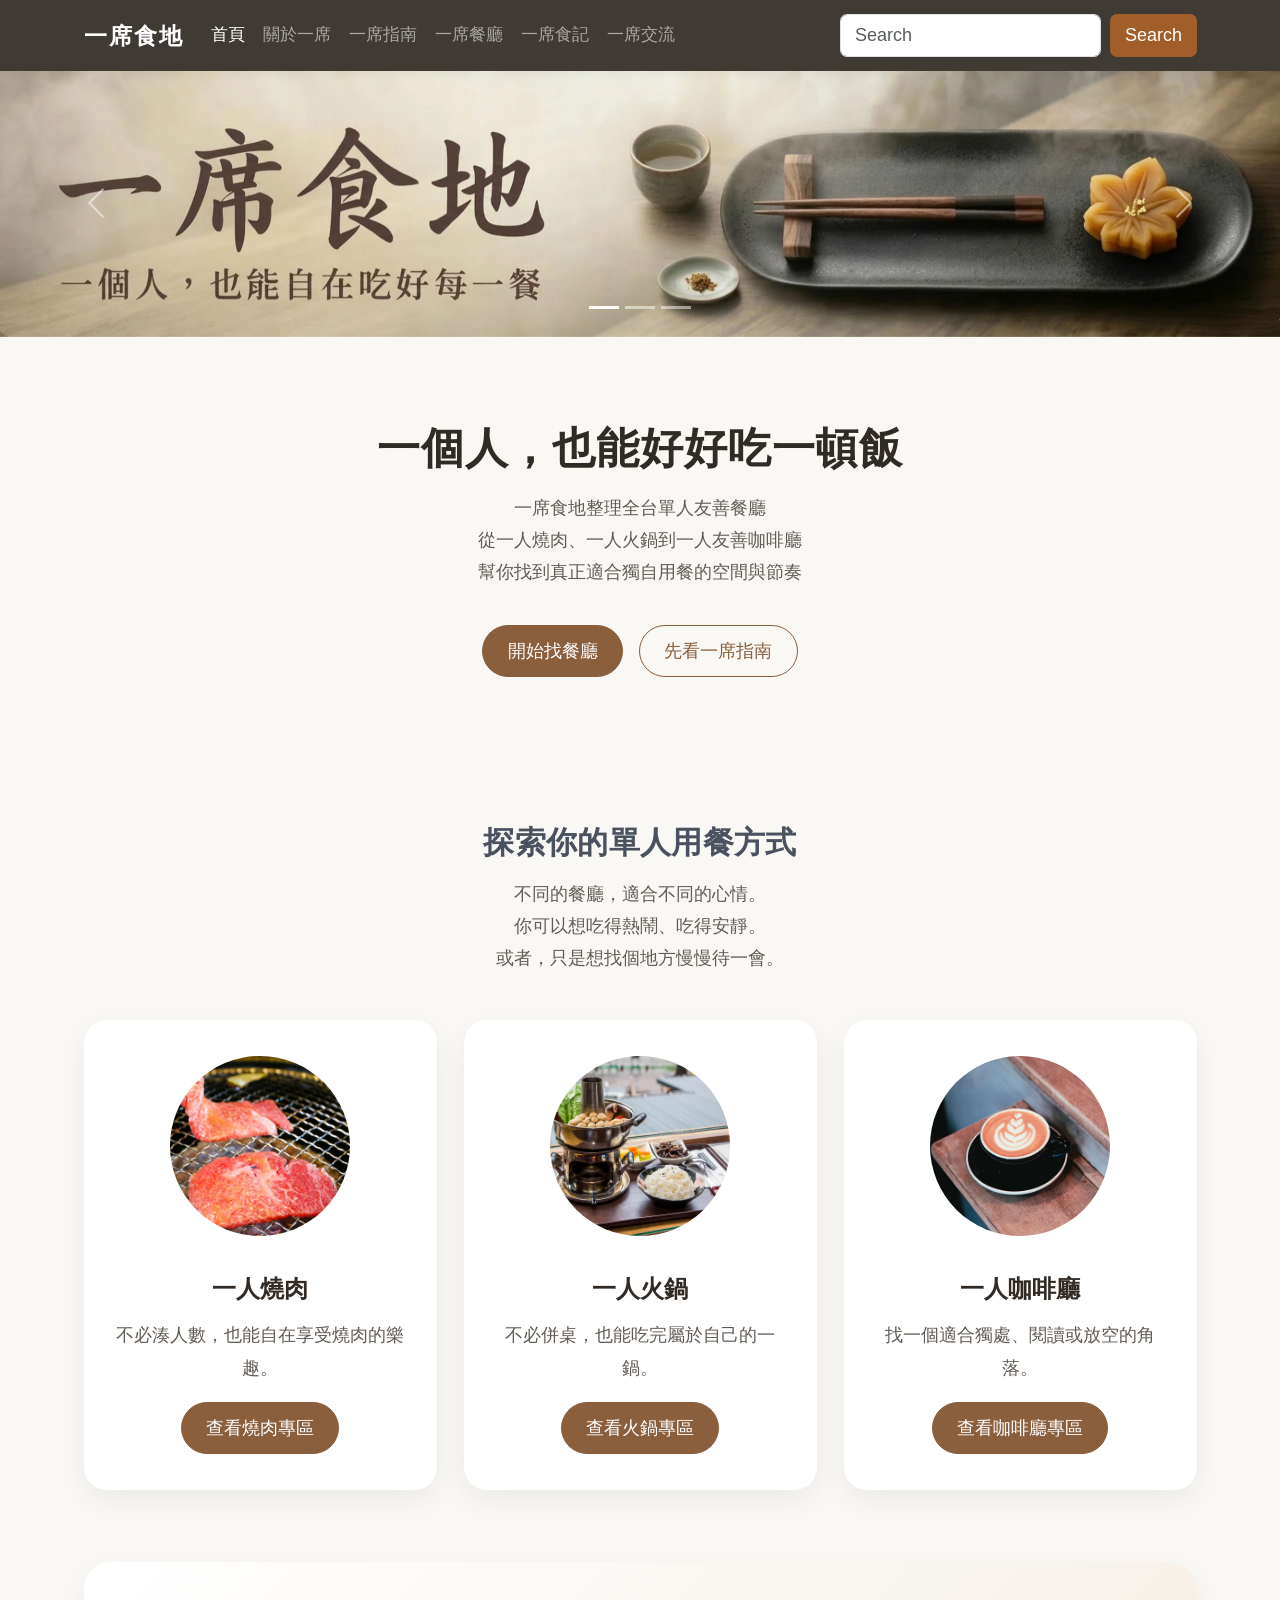
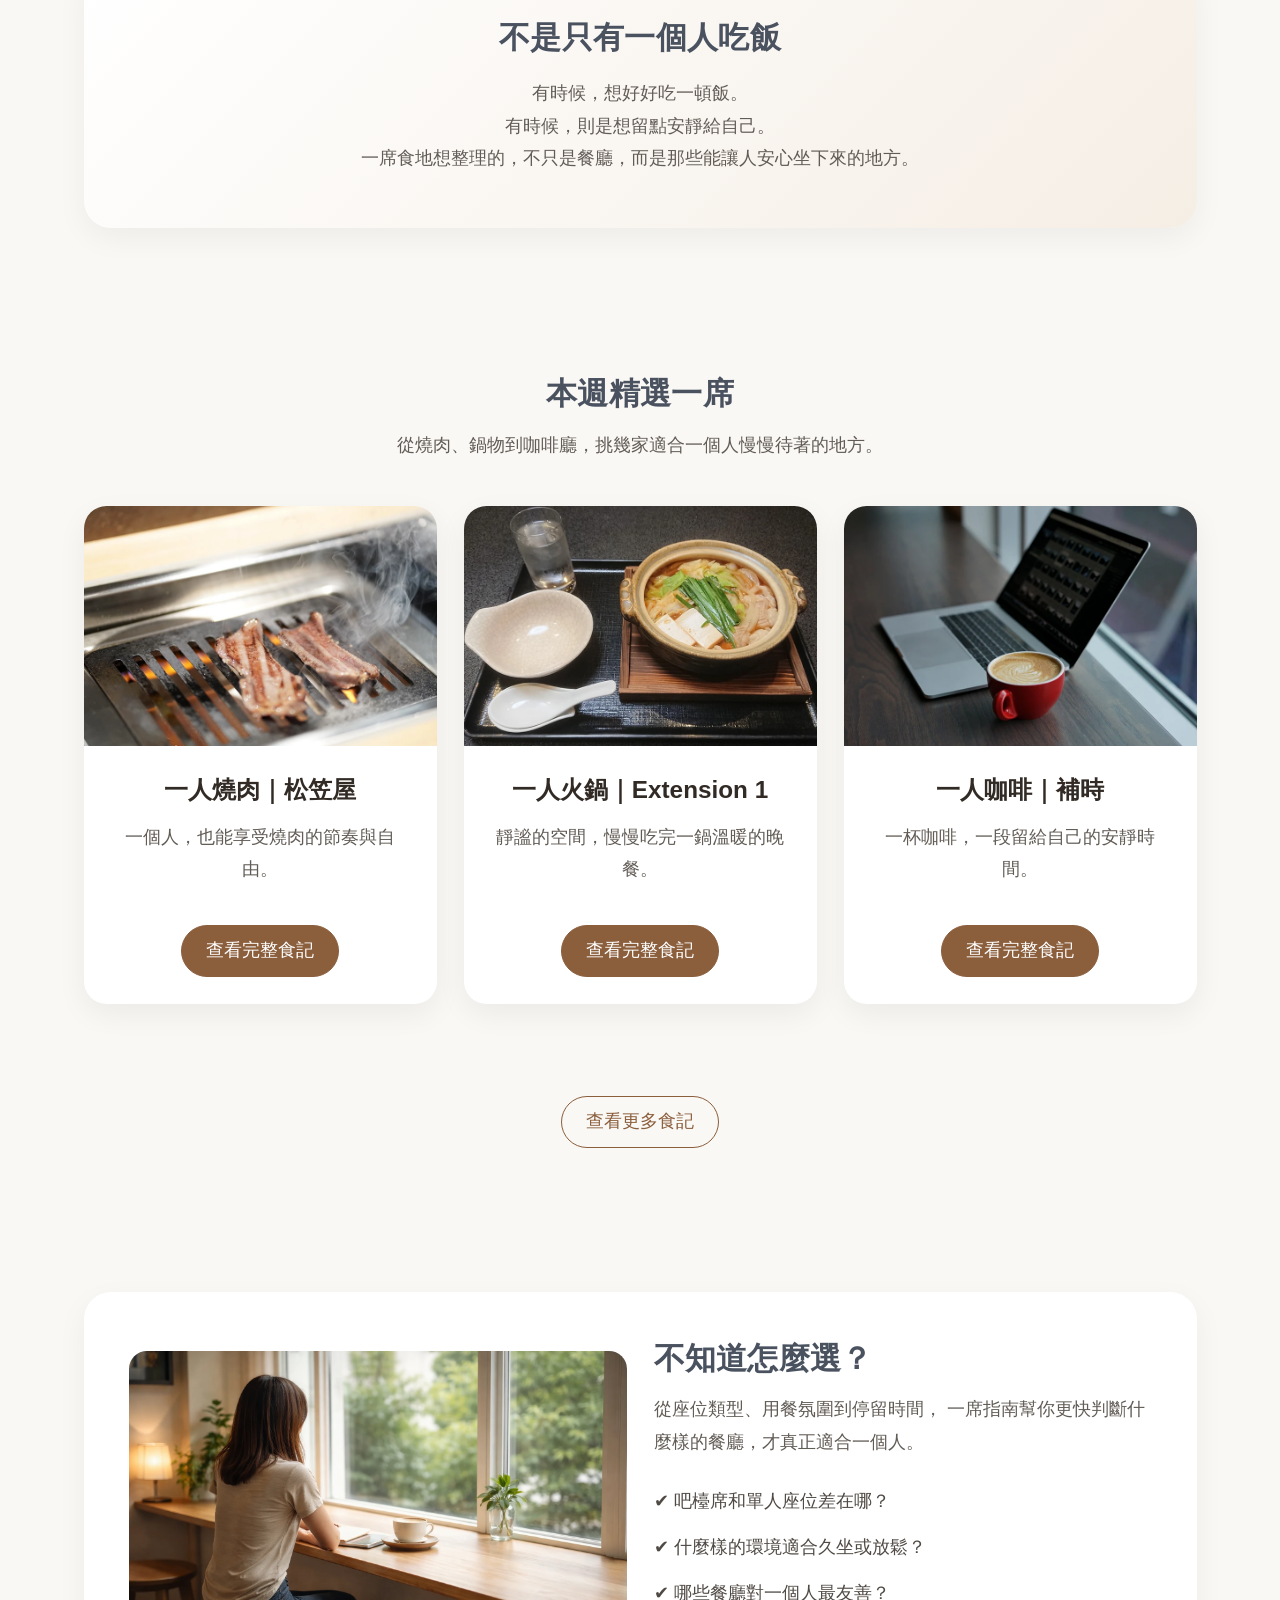
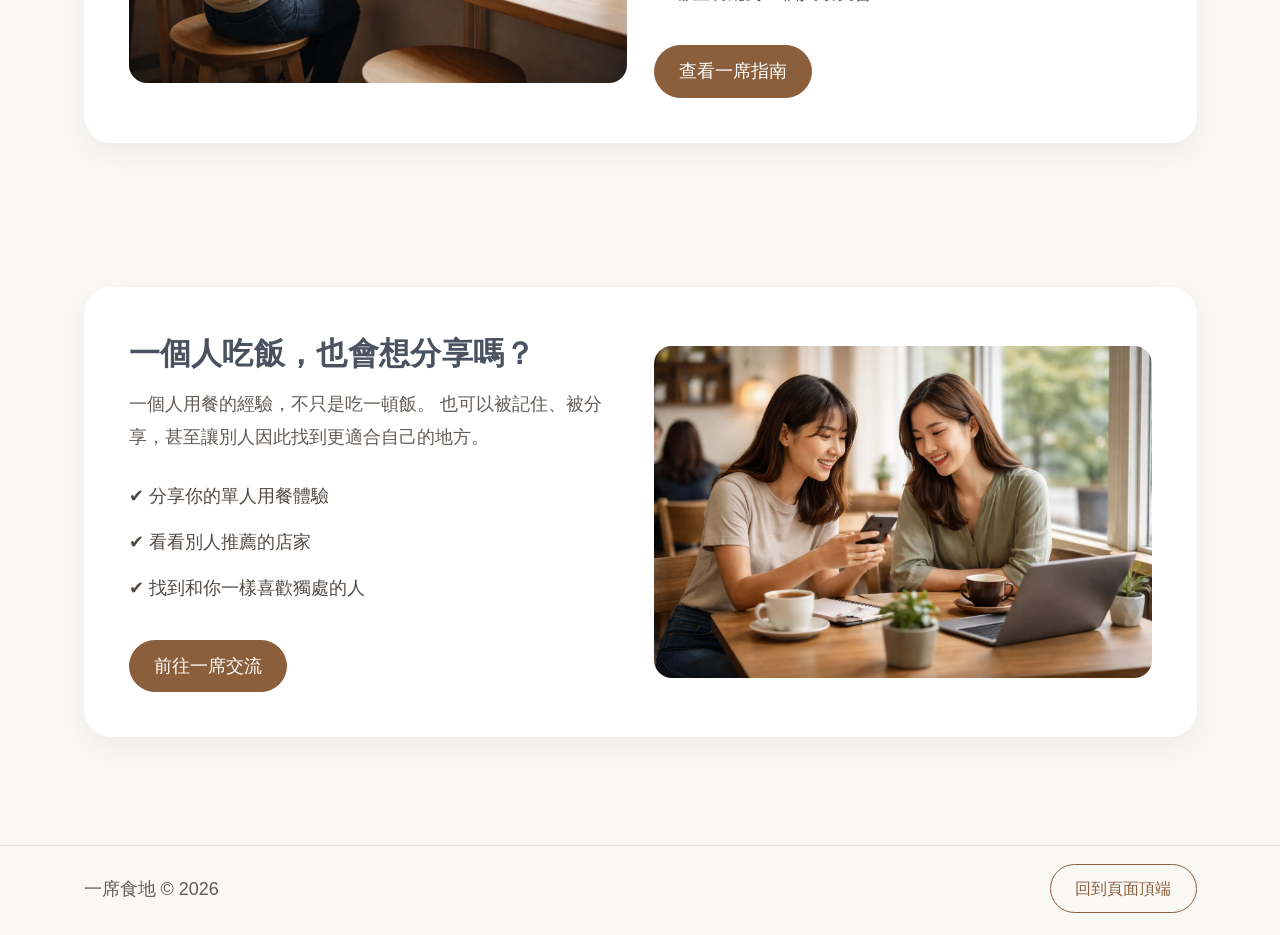
==== index.html @ 66376407 "Add files via upload" ====
<!-- 宣告網頁文件是HTML5格式 -->
<!doctype html>
<!-- 網頁所屬地區的語言 -->
<html lang="zh-Hant-TW">
   <!-- 檔頭、SEO/GEO/AEO   -->
  <head>
     <!-- 文字編碼 -->
    <meta charset="utf-8">
    <!-- RWD響應式網站 -->
    <meta name="viewport" content="width=device-width, initial-scale=1">
    <!-- 這些雙引號裡面寫的value值不要隨便給文字以外的東西，像是空格或是-dash或是.點點，這些都會影響SEO -->
    <!-- 網站作者(擁有者)、品牌名稱 -->
    <meta name="author" content="一席食地">
    <!-- 網頁描述，網頁內容濃縮，可透過ChatGPT協助生成 -->
    <meta name="description" content="一席食地是一個整理台灣單人友善餐廳的網站，收錄一人燒肉、一人火鍋與一人咖啡廳等餐廳資訊，讓想一個人用餐的人，也能快速找到適合自己的空間。">
    <!-- 網頁編輯器 -->
    <meta name="generation" content="Visual Studio Code">
    <!-- 網頁關鍵字，網頁內容提取，可透過ChatGPT協助提取 -->
    <meta name="keywords" content="一席食地, 單人友善餐廳, 一人用餐, 一人燒肉, 一人火鍋, 一人咖啡廳, 單人餐廳推薦">
    <!-- favicon品牌深色Logo，第一行針對IE和其他瀏覽器，第二行針對IE之外的瀏覽器 -->
    <link rel="shortcut icon" href="/favicon1.ico" type="image/x-icon" media="(prefers-color-scheme: light)">
    <link rel="icon" href="/favicon1.ico" type="image/x-icon" media="(prefers-color-scheme: light)">
    <!-- favicon品牌淺色Logo，第一行針對IE和其他瀏覽器，第二行針對IE之外的瀏覽器 -->
    <link rel="shortcut icon" href="/favicon2.ico" type="image/x-icon" media="(prefers-color-scheme: dark)">
    <link rel="icon" href="/favicon2.ico" type="image/x-icon" media="(prefers-color-scheme: dark)">
    <!-- 網頁標題，包含網站名稱和網頁名稱 -->
    <title>一席食地｜單人友善餐廳推薦・一人燒肉・火鍋・咖啡廳</title>
    <!-- Bootstrap雲端CSS外部檔 -->
    <link href="https://cdn.jsdelivr.net/npm/bootstrap@5.3.8/dist/css/bootstrap.min.css" rel="stylesheet" integrity="sha384-sRIl4kxILFvY47J16cr9ZwB07vP4J8+LH7qKQnuqkuIAvNWLzeN8tE5YBujZqJLB" crossorigin="anonymous">
    <!-- 自訂的CSS，放在bootstrap下面，這樣有衝突的話才會以我們的為主 -->
    <link rel="stylesheet" href="css/custom.css">
    <!-- GA追蹤碼，放在head上面是google現在演算法的規定 -->
    <script async src="https://www.googletagmanager.com/gtag/js?id=G-GF2LZWTT1G"></script>
    <script>
      window.dataLayer = window.dataLayer || [];
      function gtag(){dataLayer.push(arguments);}
      gtag('js', new Date());
      gtag('config', 'G-GF2LZWTT1G');
    </script>
  </head>

<body id="top">
  <!-- 頁首 -->
  <header class="fixed-top">
    <nav class="navbar navbar-expand-lg navbar-dark bg-dark">
      <div class="container">
        <a class="navbar-brand" href="index.html">一席食地</a>
        <button class="navbar-toggler" type="button" data-bs-toggle="collapse" data-bs-target="#navbarSupportedContent" aria-controls="navbarSupportedContent" aria-expanded="false" aria-label="切換導覽列">
          <span class="navbar-toggler-icon"></span>
        </button>
        <div class="collapse navbar-collapse" id="navbarSupportedContent">
          <ul class="navbar-nav me-auto mb-2 mb-lg-0">
            <li class="nav-item">
              <a class="nav-link active" aria-current="page" href="index.html">首頁</a>
            </li>
            <li class="nav-item">
              <a class="nav-link" href="about.html">關於一席</a>
            </li>
            <li class="nav-item">
              <a class="nav-link" href="guide.html">一席指南</a>
            </li>
            <li class="nav-item">
              <a class="nav-link" href="restaurant.html">一席餐廳</a>
            </li>
            <li class="nav-item">
              <a class="nav-link" href="review.html">一席食記</a>
            </li>
            <li class="nav-item">
              <a class="nav-link" href="https://toolkit.url.com.tw/bbs/index.php?email=bbs@trial-162230.url.tw" target="_blank">一席交流</a>
            </li>
          </ul>
          <!-- 搜尋按鈕 -->
          <form class="d-flex" role="search">
            <input class="form-control me-2" type="search" placeholder="Search" aria-label="Search">
            <button class="btn btn-search" type="submit">Search</button>
          </form>
        </div>
      </div>
    </nav>
  </header>

  <!-- 主內容 -->
  <main>
    <!-- 輪播圖外層 -->
    <div id="carouselExampleIndicators" class="carousel slide" data-bs-ride="carousel" data-bs-interval="3000">
      <!-- 指示器 -->
      <div class="carousel-indicators">
        <button type="button" data-bs-target="#carouselExampleIndicators" data-bs-slide-to="0" class="active" aria-current="true" aria-label="Slide 1"></button>
        <button type="button" data-bs-target="#carouselExampleIndicators" data-bs-slide-to="1" aria-label="Slide 2"></button>
        <button type="button" data-bs-target="#carouselExampleIndicators" data-bs-slide-to="2" aria-label="Slide 3"></button>
      </div>
      <!-- 輪播圖片 -->
      <div class="carousel-inner">
        <div class="carousel-item active">
          <img src="images/index/solo-dining.webp" class="d-block w-100" alt="單人友善餐廳網站一席食地" title="單人友善餐廳網站一席食地" aria-label="單人友善餐廳網站一席食地">
        </div>
        <div class="carousel-item">
          <img src="images/index/discover-solo-dining-restaurants.webp" class="d-block w-100" alt="探索單人友善餐廳" title="探索單人友善餐廳" aria-label="探索單人友善餐廳">
        </div>
        <div class="carousel-item">
          <img src="images/index/restaurants-review.webp" class="d-block w-100" alt="單人用餐餐廳踩點紀錄" title="單人用餐餐廳踩點紀錄" aria-label="單人用餐餐廳踩點紀錄">
        </div>
      </div>
      <!-- 控制器 -->
      <button class="carousel-control-prev" type="button" data-bs-target="#carouselExampleIndicators" data-bs-slide="prev">
        <span class="carousel-control-prev-icon" aria-hidden="true"></span>
        <span class="visually-hidden">Previous</span>
      </button>
      <button class="carousel-control-next" type="button" data-bs-target="#carouselExampleIndicators" data-bs-slide="next">
        <span class="carousel-control-next-icon" aria-hidden="true"></span>
        <span class="visually-hidden">Next</span>
      </button>
    </div>

    <!-- 首頁主標語 -->
    <section class="intro-section">
      <div class="container text-center">
        <h1 class="hero-title">一個人，<br class="mobile-break">也能好好吃一頓飯</h1>
        <p class="intro-text">一席食地整理全台單人友善餐廳<br>從一人燒肉、一人火鍋到一人友善咖啡廳<br>幫你找到真正適合獨自用餐的空間與節奏</p>
        <div class="intro-buttons">
          <a href="restaurant.html" class="btn btn-brown">開始找餐廳</a>
          <a href="guide.html" class="btn btn-outline-brown">先看一席指南</a>
        </div>
      </div>
    </section>

    <!-- 三大分類 -->
    <section class="section-block">
      <div class="container">
        <div class="section-heading text-center">
          <h2>探索你的單人用餐方式</h2>
          <p>不同的餐廳，適合不同的心情。<br>你可以想吃得熱鬧、吃得安靜。<br>或者，只是想找個地方慢慢待一會。</p>
        </div>

        <div class="row g-4">
          <div class="col-12 col-lg-4">
            <article class="category-card h-100">
              <a href="restaurant.html">
                <img src="images/index/solo-yakiniku.webp" class="img-fluid" alt="燒肉烤網上正在冒煙的肉片" title="燒肉烤網上正在冒煙的肉片" aria-label="燒肉烤網上正在冒煙的肉片">
              </a>
              <div class="category-card-body">
                <h3>一人燒肉</h3>
                <p>不必湊人數，也能自在享受燒肉的樂趣。</p>
                <a href="restaurant.html" class="btn btn-brown">查看燒肉專區</a>
              </div>
            </article>
          </div>

          <div class="col-12 col-lg-4">
            <article class="category-card h-100">
              <a href="restaurant.html">
                <img src="images/index/hotpot.webp" class="img-fluid" alt="單人火鍋套餐" title="單人火鍋套餐" aria-label="單人火鍋套餐">
              </a>
              <div class="category-card-body">
                <h3>一人火鍋</h3>
                <p>不必併桌，也能吃完屬於自己的一鍋。</p>
                <a href="restaurant.html" class="btn btn-brown">查看火鍋專區</a>
              </div>
            </article>
          </div>

          <div class="col-12 col-lg-4">
            <article class="category-card h-100">
              <a href="restaurant.html">
                <img src="images/index/coffee.webp" class="img-fluid" alt="一杯有拉花的拿鐵咖啡" title="一杯有拉花的拿鐵咖啡" aria-label="一杯有拉花的拿鐵咖啡">
              </a>
              <div class="category-card-body">
                <h3>一人咖啡廳</h3>
                <p>找一個適合獨處、閱讀或放空的角落。</p>
                <a href="restaurant.html" class="btn btn-brown">查看咖啡廳專區</a>
              </div>
            </article>
          </div>
        </div>
      </div>
    </section>

    <!-- 品牌過場 -->
    <section class="section-block section-tight">
      <div class="container">
        <div class="brand-banner text-center">
          <h2>不是只有一個人吃飯</h2>
          <p>有時候，想好好吃一頓飯。<br>有時候，則是想留點安靜給自己。<br>一席食地想整理的，不只是餐廳，而是那些能讓人安心坐下來的地方。</p>
        </div>
      </div>
    </section>

    <!-- 本週精選 -->
    <section class="section-block">
      <div class="container">
        <div class="section-heading text-center">
          <h2>本週精選一席</h2>
          <p>從燒肉、鍋物到咖啡廳，<br class="mobile-break">挑幾家適合一個人慢慢待著的地方。</p>
        </div>

        <div class="row g-4">
          <div class="col-12 col-md-4">
            <article class="featured-card h-100">
              <img src="images/index/solo-yakiniku-2.webp" class="card-img-top" alt="燒肉烤盤上正在烤到冒煙的燒肉片" title="燒肉烤盤上正在烤到冒煙的燒肉片" aria-label="燒肉烤盤上正在烤到冒煙的燒肉片">
              <div class="featured-card-body">
                <h3>一人燒肉｜松笠屋</h3>
                <p>一個人，也能享受燒肉的節奏與自由。</p>
                <div class="text-center">
                  <a href="review.html" class="btn btn-brown">查看完整食記</a>
                </div>
              </div>
            </article>
          </div>

          <div class="col-12 col-md-4">
            <article class="featured-card h-100">
              <img src="images/index/hotpot-2.webp" class="card-img-top" alt="一人份的火鍋套餐" title="一人份的火鍋套餐" aria-label="一人份的火鍋套餐">
              <div class="featured-card-body">
                <h3>一人火鍋｜Extension 1</h3>
                <p>靜謐的空間，慢慢吃完一鍋溫暖的晚餐。</p>
                <div class="text-center">
                  <a href="review.html" class="btn btn-brown">查看完整食記</a>
                </div>
              </div>
            </article>
          </div>

          <div class="col-12 col-md-4">
            <article class="featured-card h-100">
              <img src="images/index/coffee-2.webp" class="card-img-top" alt="一台筆電跟一杯拉花咖啡" title="一台筆電跟一杯拉花咖啡" aria-label="一台筆電跟一杯拉花咖啡">
              <div class="featured-card-body">
                <h3>一人咖啡｜補時</h3>
                <p>一杯咖啡，一段留給自己的安靜時間。</p>
                <div class="text-center">
                  <a href="review.html" class="btn btn-brown">查看完整食記</a>
                </div>
              </div>
            </article>
          </div>
        </div>
        <br><br>
        <div class="text-center mt-4">
          <a href="review.html" class="btn btn-outline-brown">查看更多食記</a>
        </div>
      </div>
    </section>

    <!-- 一席指南 -->
    <section class="section-block">
      <div class="container">
        <div class="split-panel">
          <div class="row align-items-center g-4">
            <div class="col-12 col-lg-6">
              <img src="images/index/solo-space.webp" class="img-fluid split-image" alt="單人用餐空間" title="單人用餐空間" aria-label="單人用餐空間">
            </div>
            <div class="col-12 col-lg-6">
              <h2>不知道怎麼選？</h2>
              <p>
                從座位類型、用餐氛圍到停留時間，
                一席指南幫你更快判斷什麼樣的餐廳，才真正適合一個人。
              </p>
              <ul class="guide-list">
                <li>✔ 吧檯席和單人座位差在哪？</li>
                <li>✔ 什麼樣的環境適合久坐或放鬆？</li>
                <li>✔ 哪些餐廳對一個人最友善？</li>
              </ul>
              <a href="guide.html" class="btn btn-brown">查看一席指南</a>
            </div>
          </div>
        </div>
      </div>
    </section>

    <!-- 一席交流 -->
    <section class="section-block">
      <div class="container">
        <div class="split-panel">
          <div class="row align-items-center g-4">
            <div class="col-12 col-lg-6 order-2 order-lg-1">
              <h2>一個人吃飯，也會想分享嗎？</h2>
              <p>
                一個人用餐的經驗，不只是吃一頓飯。
                也可以被記住、被分享，甚至讓別人因此找到更適合自己的地方。
              </p>
              <ul class="guide-list">
                <li>✔ 分享你的單人用餐體驗</li>
                <li>✔ 看看別人推薦的店家</li>
                <li>✔ 找到和你一樣喜歡獨處的人</li>
              </ul>
              <a href="https://toolkit.url.com.tw/bbs/index.php?email=bbs@trial-162230.url.tw" target="_blank" class="btn btn-brown">前往一席交流</a>
            </div>
            <div class="col-12 col-lg-6 order-1 order-lg-2">
              <img src="images/index/community.webp" class="img-fluid split-image" alt="一人用餐交流與分享" title="一人用餐交流與分享" aria-label="一人用餐交流與分享">
            </div>
          </div>
        </div>
      </div>
    </section>

    <!-- 頁尾 -->
    <footer class="site-footer">
      <div class="container footer-flex">
        <p>一席食地 &copy; 2026</p>
        <a href="#top" class="btn btn-outline-brown btn-sm">回到頁面頂端</a>
      </div>
    </footer>
  </main>

  <!-- Bootstrap雲端JS外部檔 -->
  <script src="https://cdn.jsdelivr.net/npm/bootstrap@5.3.8/dist/js/bootstrap.bundle.min.js" integrity="sha384-FKyoEForCGlyvwx9Hj09JcYn3nv7wiPVlz7YYwJrWVcXK/BmnVDxM+D2scQbITxI" crossorigin="anonymous"></script>
</body>
</html>
---- css/custom.css ----
/* 統一整體設定 */
/* 利用根元素作為標籤選取器，改變整體頁面的文字大小。網頁字體大小從預設16px改為18px */
html {
  font-size: 18px;
  scroll-behavior: smooth;
}

/* 調整網頁的字體。下方原始碼意思為優先使用"微軟正黑體"，若讀者的電腦沒有此字體(例:MAC沒有微軟正黑體)，那就會換成Google雲端字體做使用 */
body {
  font-family: "微軟正黑體", "Chiron Hei HK", sans-serif;
  background-color: rgb(250, 248, 245);
  color: rgb(58, 52, 46);
  line-height: 1.8;
  padding-top: 70px; /* 固定導覽列預留空間 */
}

/* 連結Google雲端字體，提供用戶一致體驗UX */
@import url('https://fonts.googleapis.com/css2?family=Chiron+Hei+HK:wght@400;500;700;800&display=swap');


/* 個別指定網頁背景色 */
/* .bg-color-red {background: #ff0000;} */

/* 網站主題為深色系，導覽列顏色自訂 */
:root,
[data-bs-theme=dark] {
  --bs-dark-rgb: 64, 58, 52;
}

/* 基本標題層級 */
h1, h2, h3, h4, h5, h6 {
  line-height: 1.4;
  margin-bottom: 0.75rem;
}

h1 {
  font-size: 2.4rem;
  font-weight: 800;
  color: rgb(49, 43, 38);
  letter-spacing: 0.02em;
}

h2 {
  font-size: 1.7rem;
  font-weight: 800;
  color: rgb(74, 82, 96);
  letter-spacing: 0.01em;
}

h3 {
  font-size: 1.35rem;
  font-weight: 700;
  color: rgb(50, 43, 37);
}

h4 {
  font-size: 1.15rem;
  font-weight: 700;
  color: rgb(147, 88, 45);
}

p {
  margin-bottom: 1rem;
  color: rgb(98, 92, 86);
}


/* 駝峰式命名，與其它CSS衝突，material-icons的預設font-size是24px，CSS套用的會是GoogleIcons贏 */
/* 與其它CSS衝突，無法套用文字大小時，可強制優先套用目前樣式 
iconsTitle {
    font-size: 2rem !important;
    color:rgb(39,102,229);
    vertical-align: text-bottom
}*/

/* 導覽列 */
.navbar {
  box-shadow: 0 2px 12px rgba(0, 0, 0, 0.06);
}

/* 導覽列最左邊的"一席食地"變粗體字 */
.navbar-brand {
  font-weight: 700;
  font-size: 1.3rem;
  letter-spacing: 2px;
}

.navbar .nav-link {
  font-size: 0.95rem;
}

/* 搜尋按鈕 */
.btn-search {
  background-color: rgb(161, 94, 42);
  color: #fff;
  border: 1px solid rgb(161, 94, 42);
}

.btn-search:hover {
  background-color: rgb(130, 72, 29);
  border-color: rgb(130, 72, 29);
  color: #fff;
}

/* 輪播圖 */
.carousel-item img {
  width: 100%;
  height: auto;
}

/* 首頁主標語 */
.intro-section {
  padding: 4.5rem 0 4rem;
}

.intro-text {
  max-width: 760px;
  margin: 0 auto;
}

@media (max-width: 767.98px) {
  .intro-text {
    max-width: 92%;
    line-height: 1.9;
  }
}

/* 首頁按鈕群 */
.intro-buttons {
  margin-top: 2rem;
  display: flex;
  justify-content: center;
  gap: 0.9rem;
  flex-wrap: wrap;
}

/* 區塊共用 */
.section-block {
  padding: 4rem 0;
}

.section-tight {
  padding-top: 0;
}

.section-heading {
  margin-bottom: 2.5rem;
}

.section-heading p {
  max-width: 680px;
  margin: 0.5rem auto 0;
}

/* 按鈕 */
.btn-brown,
.btn-outline-brown {
  border-radius: 999px;
  padding: 0.65rem 1.35rem;
  transition: all 0.25s ease;
}

.btn-brown {
  background-color: #8b5e3c;
  color: white;
  border: 1px solid #8b5e3c;
}

.btn-brown:hover {
  background-color: #6e472c;
  border-color: #6e472c;
  color: white;
  transform: translateY(-1px);
}

.btn-outline-brown {
  background-color: transparent;
  color: #8b5e3c;
  border: 1px solid #8b5e3c;
}

.btn-outline-brown:hover {
  background-color: #8b5e3c;
  color: white;
  transform: translateY(-1px);
}

/* 三大分類卡片 + 本週精選卡片共用 */
.category-card,
.featured-card {
  background: #ffffff;
  overflow: hidden;
  box-shadow: 0 10px 30px rgba(0, 0, 0, 0.06);
  transition: transform 0.3s ease, box-shadow 0.3s ease;
}

.category-card:hover,
.featured-card:hover {
  transform: translateY(-6px);
  box-shadow: 0 15px 36px rgba(0, 0, 0, 0.1);
}

/* 三大分類卡片 */
.category-card {
  height: 100%;
  border-radius: 1.25rem;
  text-align: center;
}

.category-card img {
  width: 180px;
  height: 180px;
  object-fit: cover;
  border-radius: 50%;
  margin: 2rem auto 1rem;
  display: block;
}

.category-card-body {
  padding: 1rem 1.5rem 2rem;
}

.category-card-body p {
  min-height: 58px;
}

/* 品牌過場 */
.brand-banner {
  background: linear-gradient(135deg, rgb(255, 255, 255) 0%, rgb(245, 238, 229) 100%);
  border-radius: 1.5rem;
  padding: 3rem 2rem;
  box-shadow: 0 10px 30px rgba(0, 0, 0, 0.05);
}

.brand-banner p {
  max-width: 700px;
  margin: 1rem auto 0;
}

/* 本週精選卡片 */
.featured-card {
  border-radius: 1.25rem;
}

.featured-card img {
  height: 240px;
  object-fit: cover;
}

.featured-card-body {
  padding: 1.5rem;
  text-align: center;
}

.featured-card-body p {
  min-height: 86px;
}

/* 左右分欄區塊 */
.split-panel {
  background: #ffffff;
  border-radius: 1.5rem;
  padding: 2.5rem;
  box-shadow: 0 10px 30px rgba(0, 0, 0, 0.05);
}

.split-image {
  width: 100%;
  border-radius: 1rem;
  object-fit: cover;
}

/* 一席指南用列表 */
.guide-list {
  list-style: none;
  padding-left: 0;
  margin: 1.5rem 0 2rem;
}

.guide-list li {
  margin-bottom: 0.75rem;
  color: rgb(80, 74, 69);
}

/* 頁尾 */
.site-footer {
  margin-top: 2rem;
  padding: 1rem 0 1.2rem;
  border-top: 1px solid rgba(0, 0, 0, 0.08);
}

.footer-flex {
  display: flex;
  justify-content: space-between;
  align-items: center;
  gap: 1rem;
  flex-wrap: wrap;
}

.site-footer p {
  margin-bottom: 0;
}


/*圖片裁切功能
.imgCut {
  width: 100%;
  height: 500px;
  clip: rect(0px, 0px, 100px, 0px);
  object-fit: cover;}*/

/*項目清單符號  
.list-symbol {list-style-type: circle;} */

/* 清單項目色彩，連帶影響清單內的文字色彩 */
/* li{color:green;} */

/* 針對項目/編號清單的符號色彩，優化前 
ul li ::marker {
    color:green;
} 
    
ol li ::marker {
    color:green;
*/

 /* 針對項目/編號清單的符號色彩，優化方式一 
ul li ::marker, ol li:: marker {
    color:green;
}*/

/* 針對項目/編號清單的符號色彩，優化方式二 */
li::marker {
  color: green;
}



/* =========================
   about.html 專用
   不影響首頁
   ========================= */

/* 第一層主敘事 */
.about-hero-panel {
  padding: 0;
  overflow: hidden;
}

.about-hero-visual {
  overflow: hidden;
}

.about-hero-image {
  width: 100%;
  height: 500px;
  object-fit: cover;
  object-position: center 90%;
  display: block;
  border-radius: 1.5rem 1.5rem 0 0;
}

.about-hero-content {
  padding: 2rem 2.2rem 2.2rem;
}

.about-hero-block h2 {
  margin-bottom: 1rem;
}

.about-hero-block p:last-child {
  margin-bottom: 0;
}

.about-divider {
  height: 1px;
  background-color: rgba(0, 0, 0, 0.10);
  margin: 1.8rem 0;
}

/* 第二、三層 */
.about-side-panel {
  padding: 2.2rem;
}

.about-side-image {
  width: 100%;
  height: 320px;
  object-fit: cover;
  border-radius: 1rem;
  display: block;
}

.about-side-content h2 {
  margin-bottom: 1rem;
}

.about-side-content p:last-child {
  margin-bottom: 0;
}

/* RWD */
@media (max-width: 991.98px) {
  html {
    font-size: 17px;
  }

  .split-panel {
    padding: 2rem;
  }

  .section-block {
    padding: 3.5rem 0;
  }

  .about-hero-image {
    height: 280px;
  }

  .about-side-image {
    height: 280px;
  }

  .about-side-panel {
    padding: 2rem;
  }
}

@media (max-width: 767.98px) {
  html {
    font-size: 16px;
  }

/* 讓固定導覽列時的banner大圖片不被吃掉一小部份 */
  body {
    padding-top: 66px;
  }

  .intro-section {
    padding: 3.2rem 0 3rem;
  }

  .section-block {
    padding: 3rem 0;
  }

  .category-card img {
    width: 150px;
    height: 150px;
  }

  .category-card-body p,
  .featured-card-body p {
    min-height: auto;
  }

  .split-panel {
    padding: 1.5rem;
  }

  .about-hero-image {
    height: 220px;
    object-position: center 50%;
  }

  .about-hero-content {
    padding: 1.5rem 1.4rem 1.6rem;
  }

  .about-divider {
    margin: 1.4rem 0;
  }

  .about-side-panel {
    padding: 1.5rem;
  }

  .about-side-image {
    height: 220px;
  }
}


/* ===== 食記評分區塊 ===== */
.review-meta {
  display: flex;
  gap: 16px;
  flex-wrap: wrap;
}

.review-meta-item {
  background: #f5f2ee;
  padding: 8px 14px;
  border-radius: 999px;
  font-size: 0.9rem;
  display: flex;
  align-items: center;
  gap: 6px;
}

.meta-label {
  color: #6b5c4f;
}

.meta-stars {
  color: #d6a84f;
  letter-spacing: 2px;
}

/* 手機顯示優化 */
.mobile-break {
  display: none;
}

@media (max-width: 767.98px) {
  .mobile-break {
    display: block;
  }
}

.review-filter-wrap {
  display: flex;
  flex-direction: column;
  align-items: center;
  gap: 1rem;
  margin-top: 1.5rem;
}

.review-filter-top,
.review-filter-bottom {
  display: flex;
  gap: 1rem;
  flex-wrap: wrap;
  justify-content: center;
}

@media (min-width: 768px) {
  .review-filter-wrap {
    flex-direction: row;
    justify-content: center;
    align-items: center;
  }
}
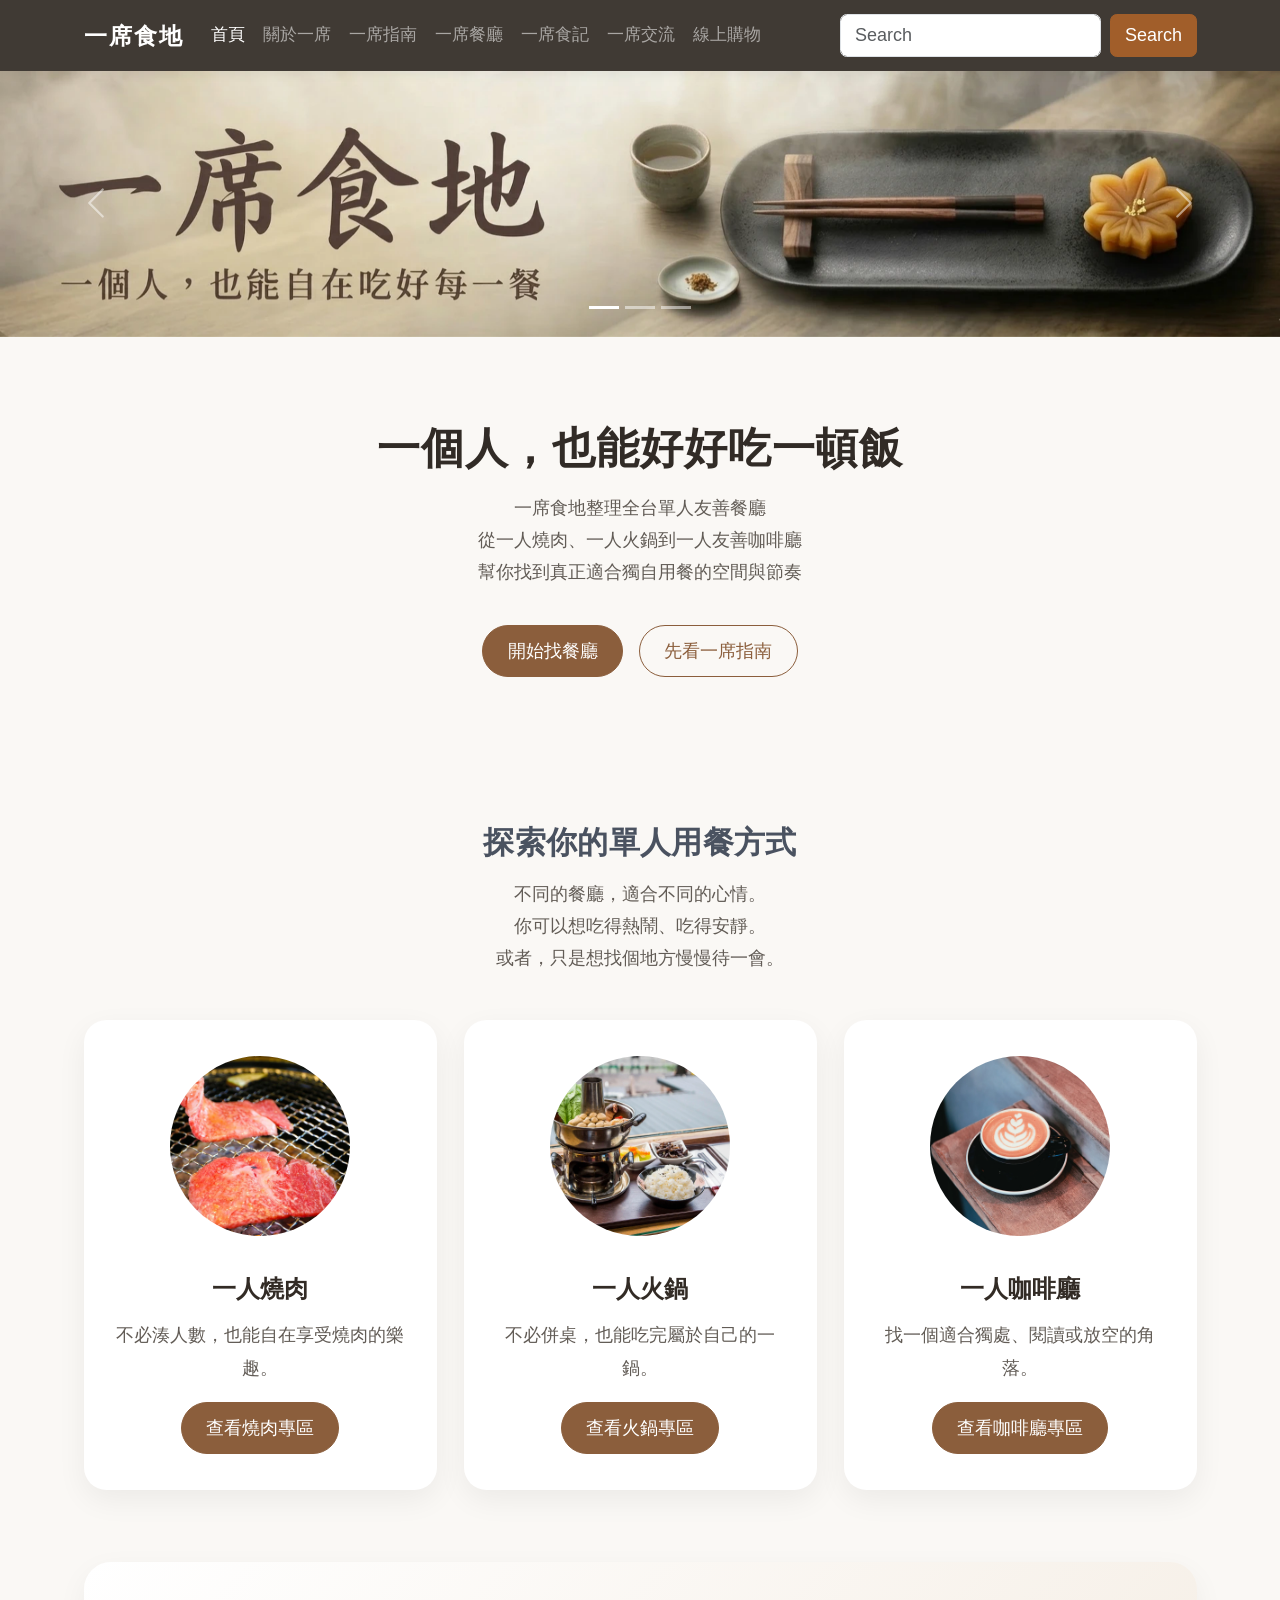
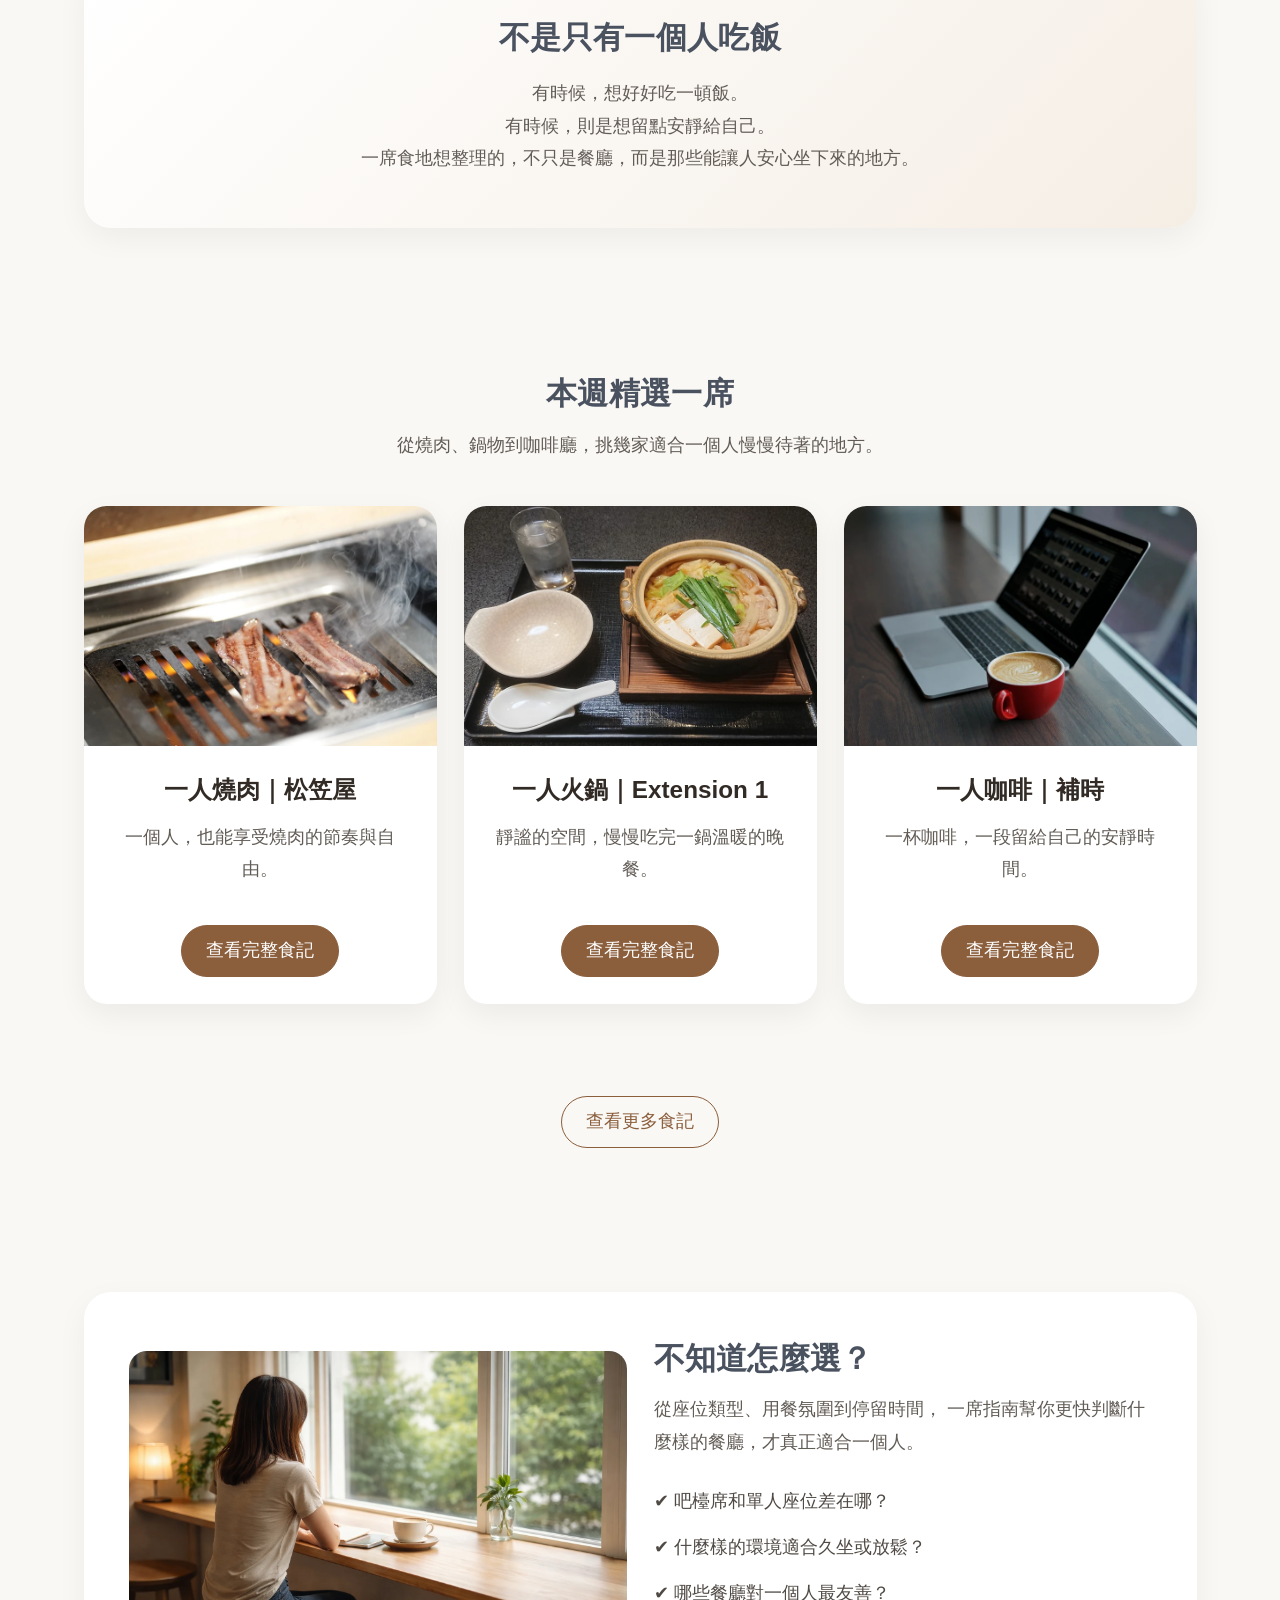
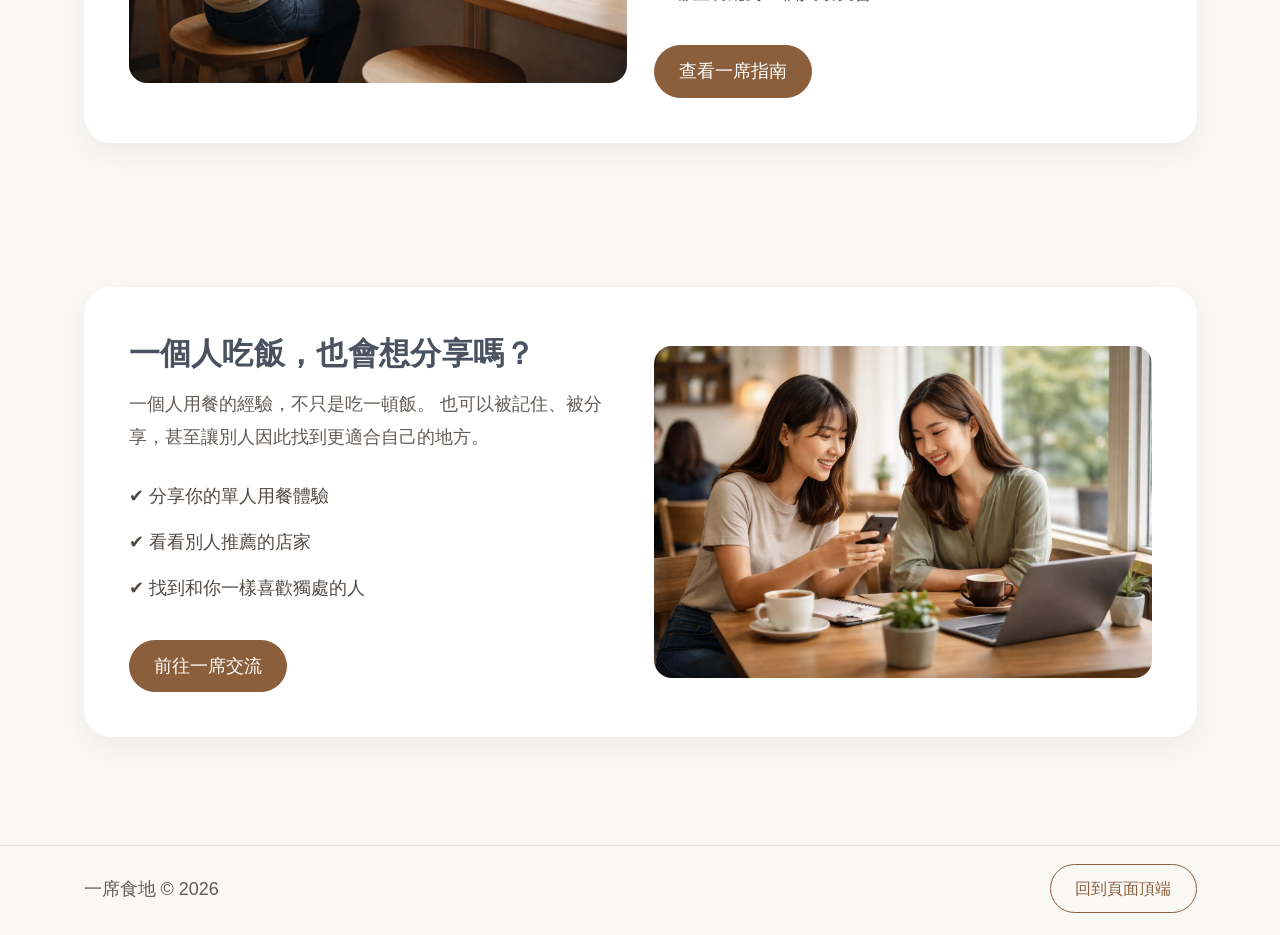
==== commit 9a528dd2: "Update index.html" ====
--- a/index.html
+++ b/index.html
@@ -68,6 +68,8 @@
             <li class="nav-item">
               <a class="nav-link" href="https://toolkit.url.com.tw/bbs/index.php?email=bbs@trial-162230.url.tw" target="_blank">一席交流</a>
             </li>
+            <li class="nav-item">
+              <a class="nav-link" href="https://lisanail.easy.co/" target="_blank">線上購物</a>
           </ul>
           <!-- 搜尋按鈕 -->
           <form class="d-flex" role="search">
@@ -304,4 +306,4 @@
   <!-- Bootstrap雲端JS外部檔 -->
   <script src="https://cdn.jsdelivr.net/npm/bootstrap@5.3.8/dist/js/bootstrap.bundle.min.js" integrity="sha384-FKyoEForCGlyvwx9Hj09JcYn3nv7wiPVlz7YYwJrWVcXK/BmnVDxM+D2scQbITxI" crossorigin="anonymous"></script>
 </body>
-</html>+</html>
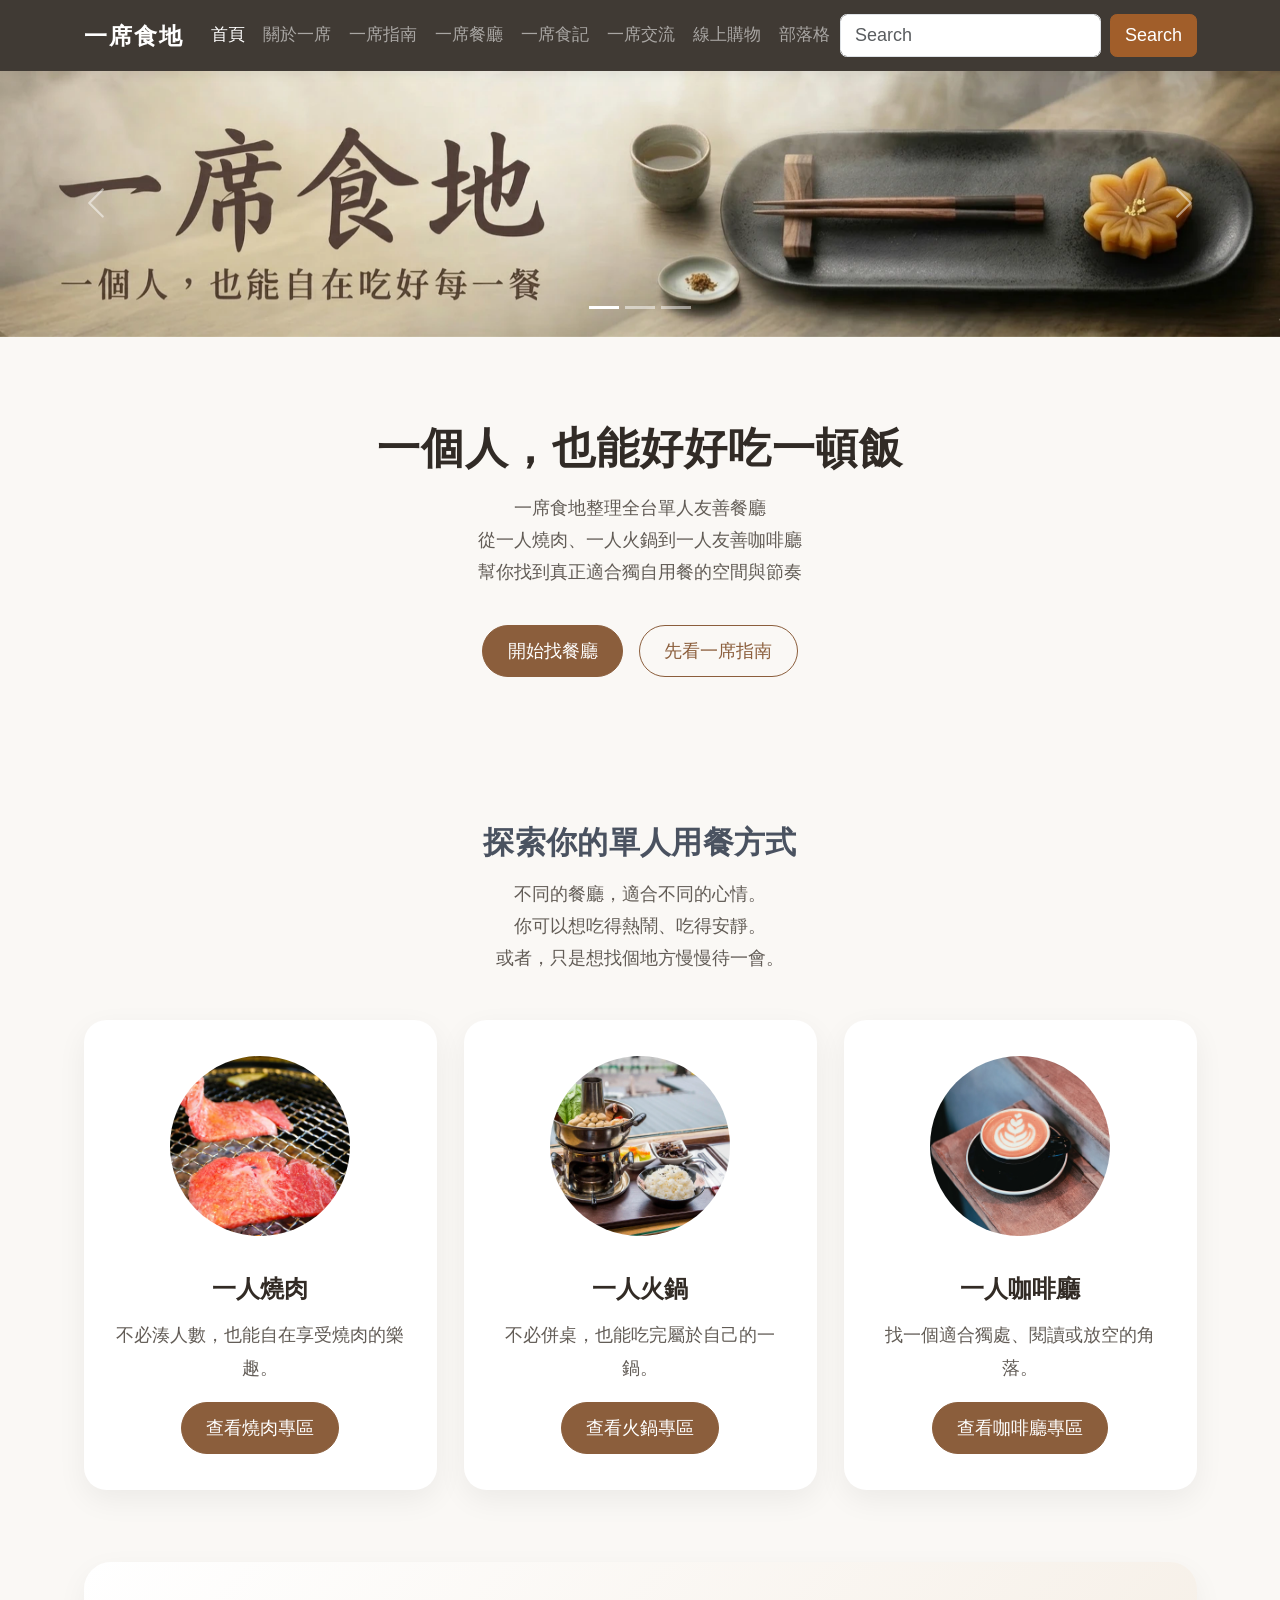
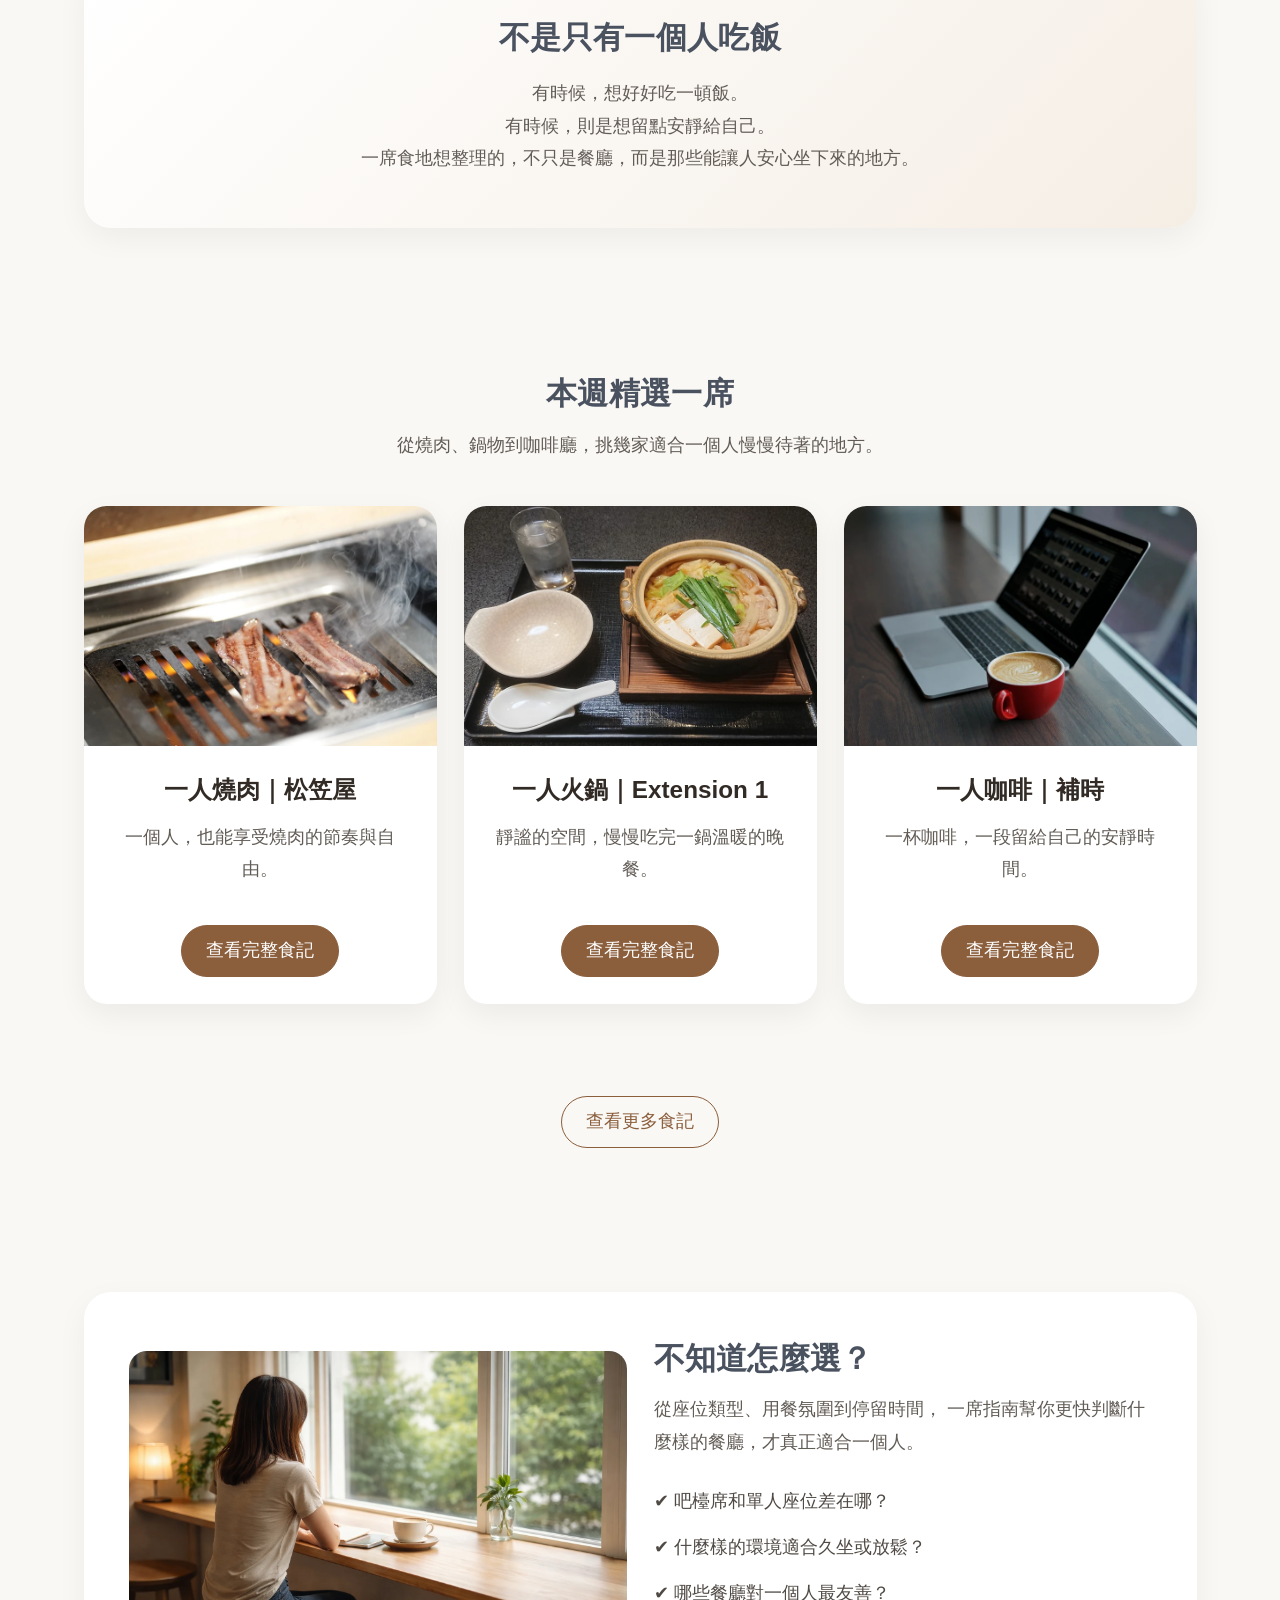
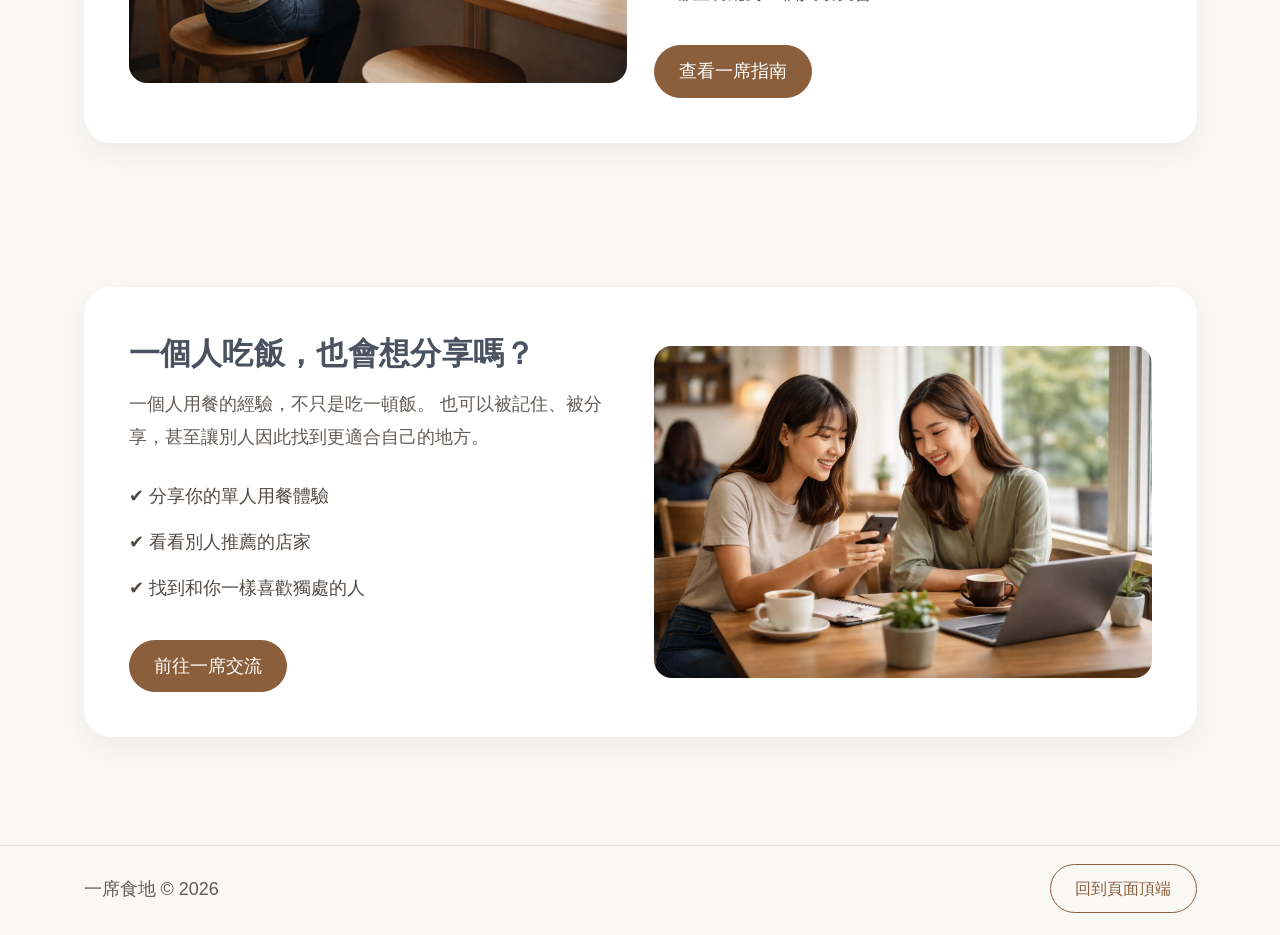
==== commit b16a34f9: "Update index.html" ====
--- a/index.html
+++ b/index.html
@@ -70,6 +70,10 @@
             </li>
             <li class="nav-item">
               <a class="nav-link" href="https://lisanail.easy.co/" target="_blank">線上購物</a>
+            </li>
+            <li class="nav-item">
+              <a class="nav-link" href="https://lisahandmadenail.wordpress.com" target="_blank">部落格</a>
+            </li>
           </ul>
           <!-- 搜尋按鈕 -->
           <form class="d-flex" role="search">
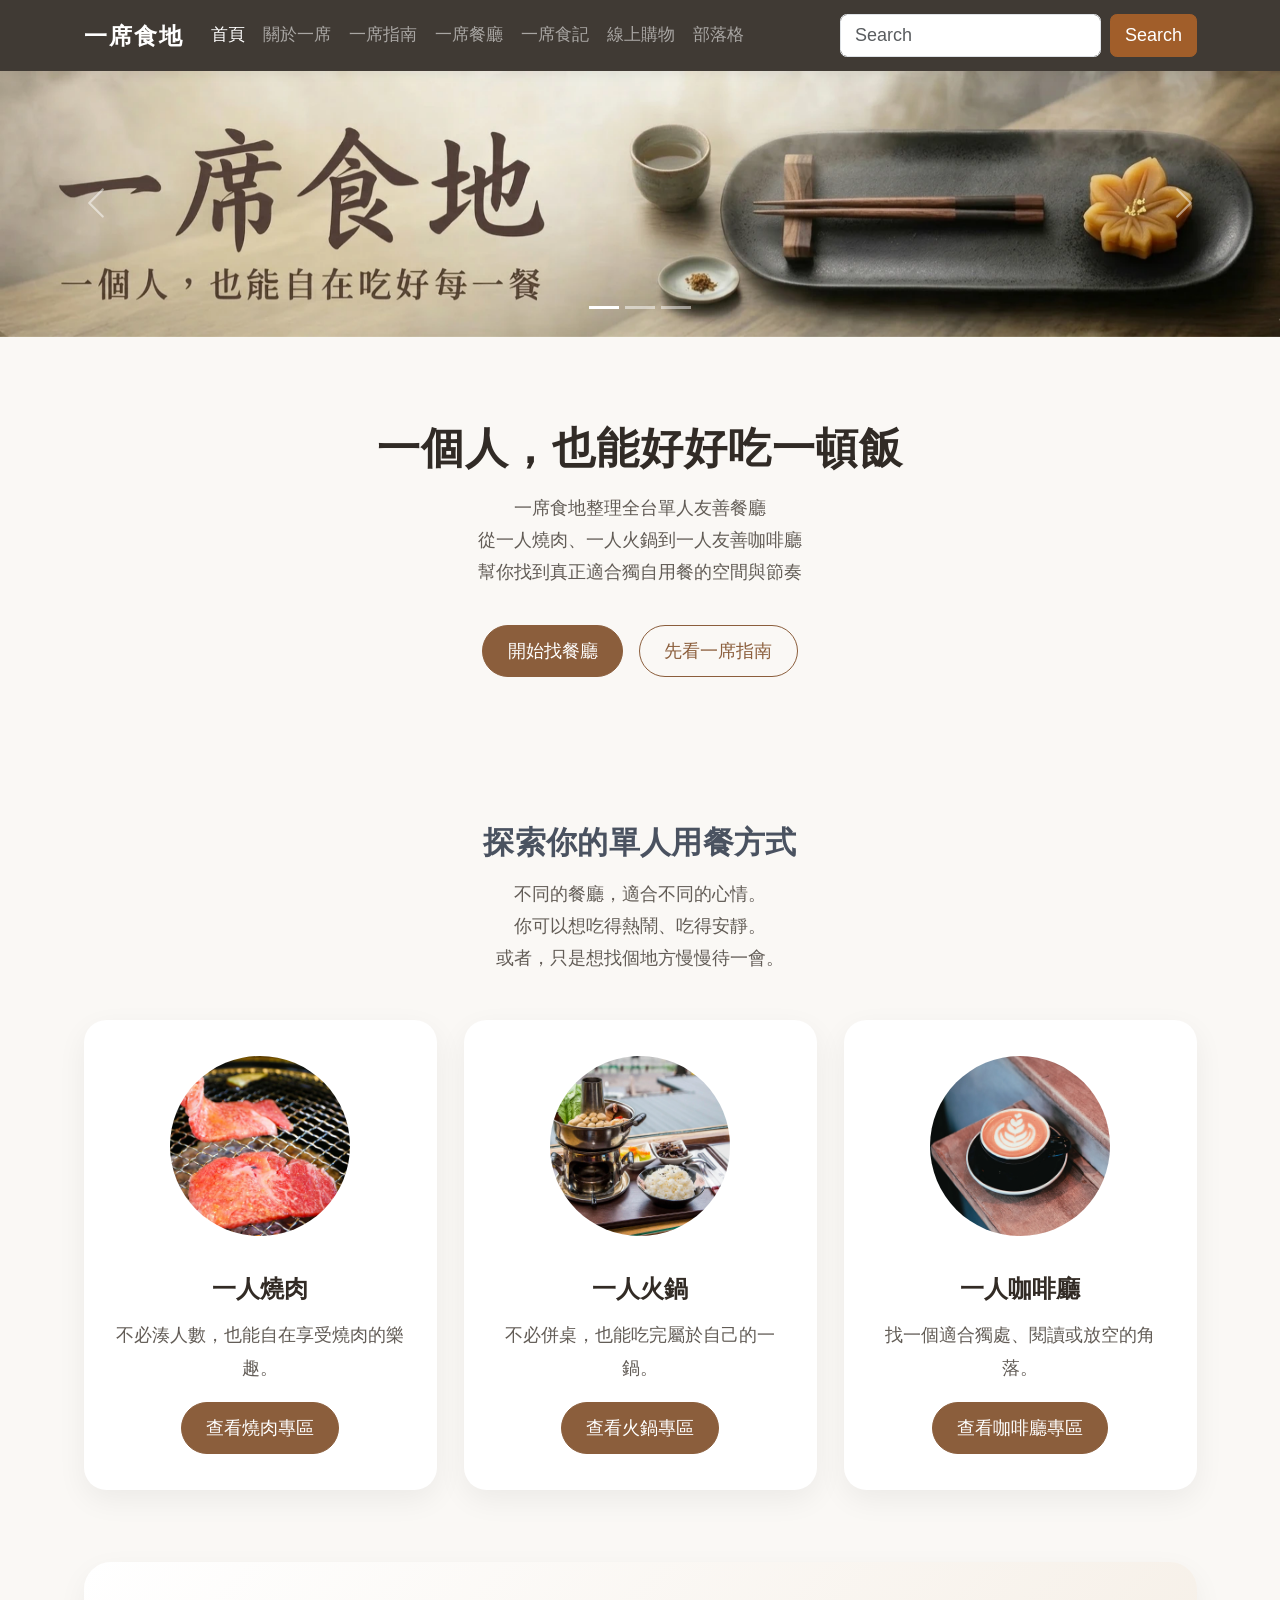
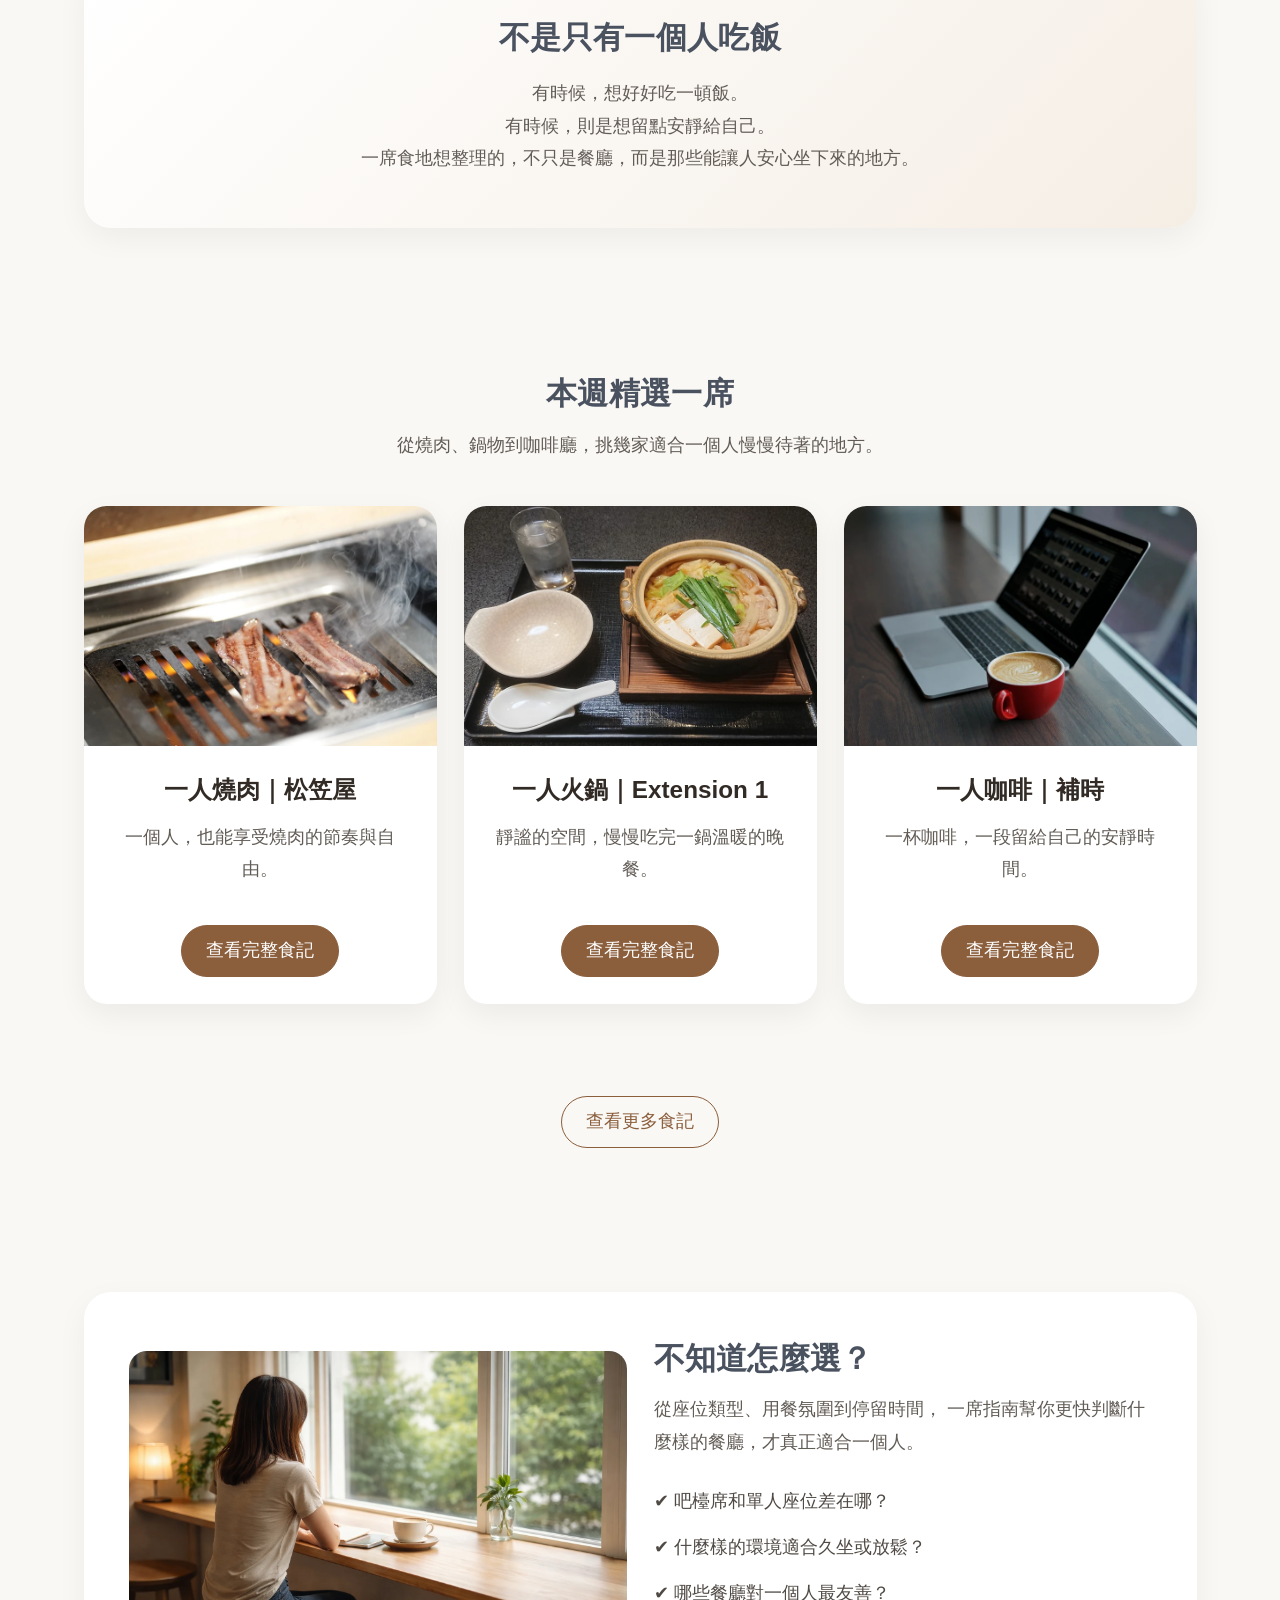
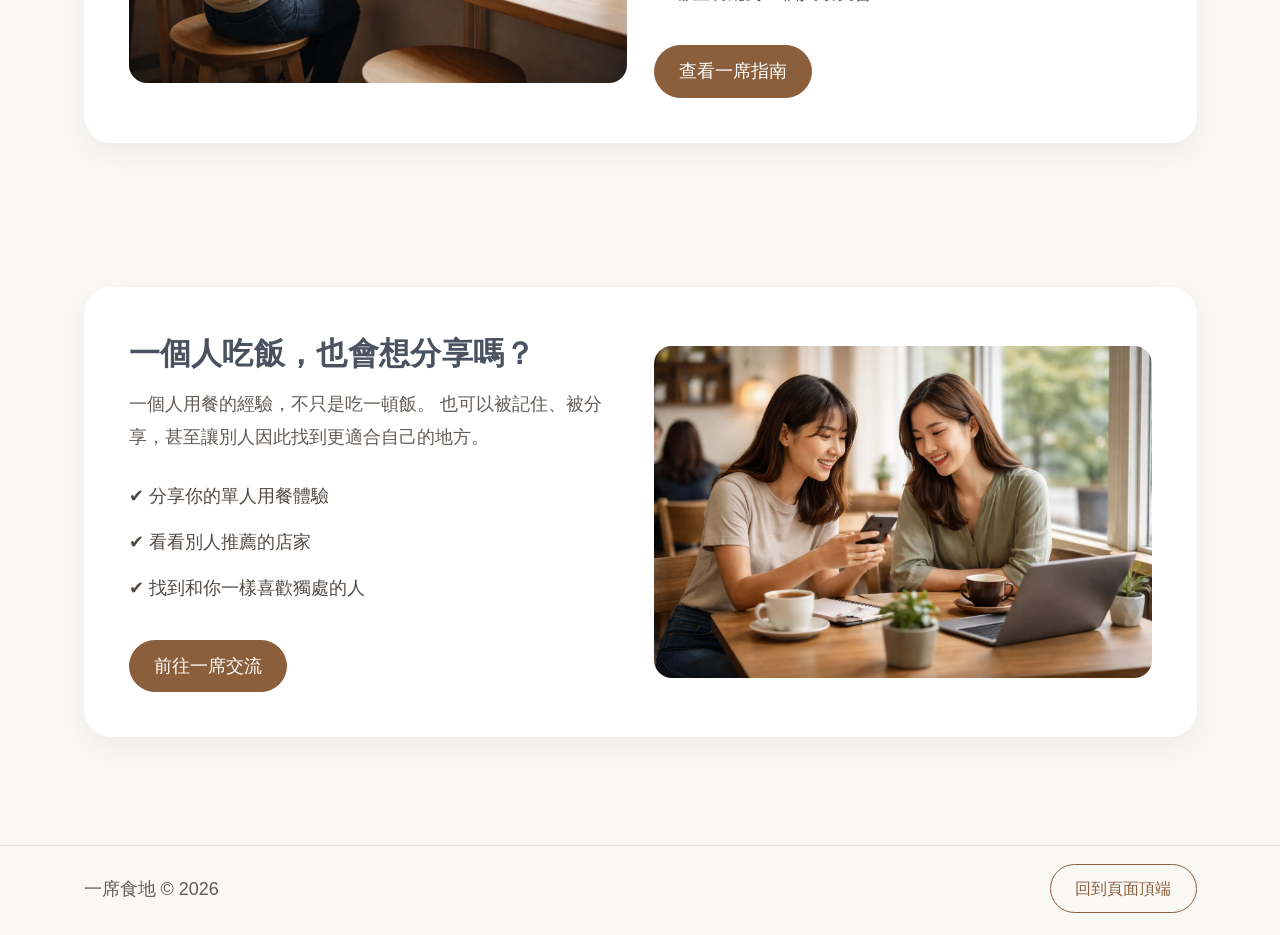
==== commit 52315e60: "Update index.html" ====
--- a/index.html
+++ b/index.html
@@ -66,9 +66,6 @@
               <a class="nav-link" href="review.html">一席食記</a>
             </li>
             <li class="nav-item">
-              <a class="nav-link" href="https://toolkit.url.com.tw/bbs/index.php?email=bbs@trial-162230.url.tw" target="_blank">一席交流</a>
-            </li>
-            <li class="nav-item">
               <a class="nav-link" href="https://lisanail.easy.co/" target="_blank">線上購物</a>
             </li>
             <li class="nav-item">
